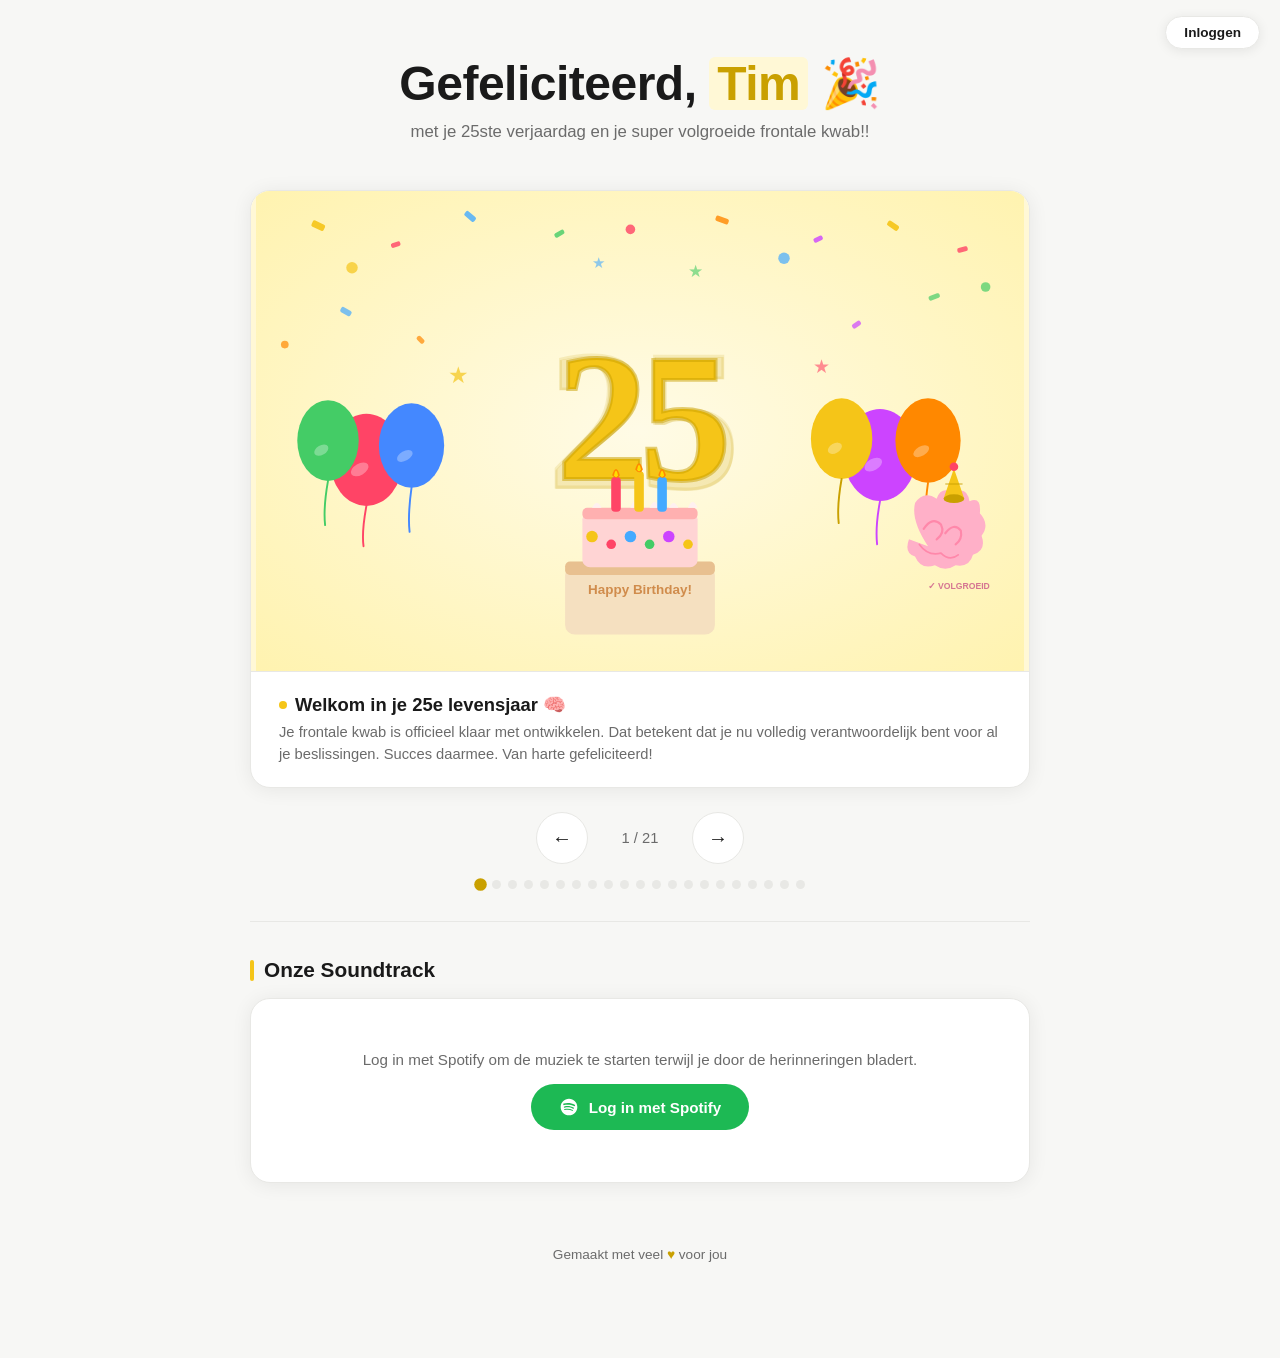
==== backlog.html @ 38af7fb8 "Add Backlog page with Firestore-backed ticket management - Status tabs: Alle / Backlog / In Sprint /" ====
<!DOCTYPE html>
<html lang="nl">
<head>
  <meta charset="UTF-8" />
  <meta name="viewport" content="width=device-width, initial-scale=1.0" />
  <title>Backlog – Onze Herinneringen</title>
  <link rel="stylesheet" href="styles/shared.css" />
  <link rel="stylesheet" href="styles/dashboard.css" />
  <link rel="stylesheet" href="styles/backlog.css" />
  <script src="https://www.gstatic.com/firebasejs/10.14.1/firebase-app-compat.js"></script>
  <script src="https://www.gstatic.com/firebasejs/10.14.1/firebase-firestore-compat.js"></script>
</head>
<body>

  <div class="topbar">
    <div class="topbar-left">
      <button class="back-btn" onclick="window.location.href='./dashboard.html'"><span class="back-btn-arrow">← </span>Terug</button>
      <span class="topbar-title">Backlog</span>
    </div>
    <div class="topbar-right">
      <div class="user-menu">
        <button class="user-badge" id="userBadge" onclick="toggleUserMenu()">👤 ...</button>
        <div class="user-dropdown" id="userDropdown">
          <button onclick="doLogout()">Uitloggen</button>
        </div>
      </div>
    </div>
  </div>

  <div class="page-content">
    <div class="page-header">
      <h1>Backlog</h1>
      <p>Jullie persoonlijke sprint planning — dingen die we nog willen doen.</p>
    </div>

    <div class="status-tabs" id="statusTabs">
      <button class="status-tab active" data-status="all">Alle</button>
      <button class="status-tab" data-status="backlog">📋 Backlog</button>
      <button class="status-tab" data-status="sprint">🏃 In Sprint</button>
      <button class="status-tab" data-status="done">✅ Gedaan</button>
    </div>

    <button class="add-btn" onclick="openAddModal()">+ Ticket toevoegen</button>

    <div class="items-list" id="itemsList">
      <div class="items-loading">Laden...</div>
    </div>
  </div>

  <!-- Add / Edit modal -->
  <div id="addModal">
    <div class="add-box">
      <button class="detail-close" onclick="closeAddModal()">✕</button>
      <h2 id="modalTitle">✨ Ticket toevoegen</h2>
      <div class="form-error" id="addError"></div>

      <div class="form-group">
        <label for="addEmoji">Emoji <span class="optional">(optioneel)</span></label>
        <input type="text" class="form-input emoji-input" id="addEmoji"
               placeholder="🎯" maxlength="4" />
      </div>

      <div class="form-group">
        <label for="addTitle">Titel *</label>
        <input type="text" class="form-input" id="addTitle"
               placeholder="bijv. Weekendje Parijs" maxlength="100" />
      </div>

      <div class="form-group">
        <label for="addDesc">Beschrijving <span class="optional">(optioneel)</span></label>
        <textarea class="form-input" id="addDesc" rows="3"
                  placeholder="Vertel er iets meer over..."></textarea>
      </div>

      <div class="form-group">
        <label>Status</label>
        <div class="status-picker" id="statusPicker">
          <button class="status-pick-btn active" data-val="backlog">📋 Backlog</button>
          <button class="status-pick-btn" data-val="sprint">🏃 In Sprint</button>
          <button class="status-pick-btn" data-val="done">✅ Gedaan</button>
        </div>
      </div>

      <div class="form-actions">
        <button class="btn-delete" id="deleteBtn" onclick="confirmDelete()" style="display:none">
          <span class="btn-delete-icon">🗑 </span>Verwijderen
        </button>
        <button class="btn-cancel" onclick="closeAddModal()">Annuleren</button>
        <button class="btn-submit" id="submitBtn" onclick="submitItem()">Opslaan ✓</button>
      </div>
    </div>
  </div>

  <div id="toast"></div>

  <script>
    // ── Session guard ──
    const session = JSON.parse(localStorage.getItem('app_session') || 'null');
    if (!session || Date.now() - session.loginAt > 30 * 24 * 60 * 60 * 1000) {
      window.location.replace('./index.html');
    } else {
      document.getElementById('userBadge').textContent = '👤 ' + session.name;
    }

    function doLogout() {
      localStorage.removeItem('app_session');
      window.location.href = './index.html';
    }
    function toggleUserMenu() {
      document.getElementById('userDropdown').classList.toggle('open');
    }
    document.addEventListener('click', e => {
      const menu  = document.getElementById('userDropdown');
      const badge = document.getElementById('userBadge');
      if (!badge.contains(e.target) && !menu.contains(e.target))
        menu.classList.remove('open');
    });

    // ── Firebase ──
    const firebaseConfig = {
      apiKey:            "AIzaSyDfLpYTRYxM3FAIiRoBUe21TZ7-vS0K1jg",
      authDomain:        "herinneringen-webapp.firebaseapp.com",
      projectId:         "herinneringen-webapp",
      storageBucket:     "herinneringen-webapp.firebasestorage.app",
      messagingSenderId: "331175860752",
      appId:             "1:331175860752:web:794ee8ae902e3a971e0895"
    };
    if (!firebase.apps.length) firebase.initializeApp(firebaseConfig);
    const db = firebase.firestore();

    // ── State ──
    let items       = [];
    let activeTab   = 'all';
    let editingId   = null;
    let selStatus   = 'backlog';

    const STATUS_LABEL = { backlog: '📋 Backlog', sprint: '🏃 In Sprint', done: '✅ Gedaan' };
    const STATUS_CLASS = { backlog: 'badge-backlog', sprint: 'badge-sprint', done: 'badge-done' };

    // ── Firestore ──
    async function loadItems() {
      try {
        const snap = await db.collection('backlog_items')
          .orderBy('createdAt', 'desc').get();
        items = snap.docs.map(d => ({ id: d.id, ...d.data() }));
        render();
      } catch(e) {
        document.getElementById('itemsList').innerHTML =
          `<div class="items-empty">Laden mislukt: ${e.message}</div>`;
      }
    }

    async function saveItem(data, id = null) {
      const ts = firebase.firestore.FieldValue.serverTimestamp();
      if (id) {
        await db.collection('backlog_items').doc(id).update({ ...data, updatedAt: ts });
      } else {
        await db.collection('backlog_items').add({
          ...data, createdBy: session.name, createdAt: ts, updatedAt: ts
        });
      }
    }

    // ── Tabs ──
    document.getElementById('statusTabs').addEventListener('click', e => {
      const btn = e.target.closest('.status-tab');
      if (!btn) return;
      document.querySelectorAll('.status-tab').forEach(b => b.classList.remove('active'));
      btn.classList.add('active');
      activeTab = btn.dataset.status;
      render();
    });

    // ── Status picker (modal) ──
    document.getElementById('statusPicker').addEventListener('click', e => {
      const btn = e.target.closest('.status-pick-btn');
      if (!btn) return;
      document.querySelectorAll('.status-pick-btn').forEach(b => b.classList.remove('active'));
      btn.classList.add('active');
      selStatus = btn.dataset.val;
    });

    // ── Render ──
    function escHtml(s) {
      return String(s ?? '')
        .replace(/&/g,'&amp;').replace(/</g,'&lt;')
        .replace(/>/g,'&gt;').replace(/"/g,'&quot;');
    }

    function render() {
      // Tab counts
      document.querySelectorAll('.status-tab').forEach(tab => {
        const s     = tab.dataset.status;
        const count = s === 'all' ? items.length : items.filter(i => i.status === s).length;
        const base  = tab.dataset.label || tab.textContent.replace(/\s*\(\d+\)\s*$/, '').trim();
        tab.dataset.label = base;
        tab.textContent   = count > 0 ? `${base} (${count})` : base;
        if (tab.classList.contains('active')) tab.textContent = tab.textContent; // keep active style
      });

      const filtered = activeTab === 'all'
        ? items
        : items.filter(i => i.status === activeTab);

      const list = document.getElementById('itemsList');

      if (filtered.length === 0) {
        const msgs = {
          all:     'Nog geen tickets. Voeg je eerste toe!',
          backlog: 'Geen tickets in de backlog.',
          sprint:  'Niets in sprint — tijd voor een refinement? 😄',
          done:    'Nog niets afgerond. Kom op! 🚀',
        };
        list.innerHTML = `<div class="items-empty">${msgs[activeTab] || 'Geen tickets.'}</div>`;
        return;
      }

      list.innerHTML = filtered.map(item => `
        <div class="item-card" onclick="openEditModal('${item.id}')">
          <div class="item-emoji">${escHtml(item.emoji || '🎯')}</div>
          <div class="item-body">
            <div class="item-title">${escHtml(item.title)}</div>
            ${item.description
              ? `<div class="item-desc">${escHtml(item.description)}</div>`
              : ''}
            <div class="item-meta">
              <span class="item-badge ${STATUS_CLASS[item.status] || ''}">
                ${STATUS_LABEL[item.status] || item.status}
              </span>
              <span class="item-by">${escHtml(item.createdBy || '')}</span>
            </div>
          </div>
          <div class="item-arrow">›</div>
        </div>
      `).join('');
    }

    // ── Modal ──
    function openAddModal(itemId = null) {
      editingId = itemId;
      const item = itemId ? items.find(i => i.id === itemId) : null;

      document.getElementById('modalTitle').textContent =
        item ? '✏️ Ticket bewerken' : '✨ Ticket toevoegen';
      document.getElementById('addEmoji').value = item?.emoji   || '';
      document.getElementById('addTitle').value = item?.title   || '';
      document.getElementById('addDesc').value  = item?.description || '';
      document.getElementById('addError').style.display = 'none';
      document.getElementById('deleteBtn').style.display = item ? '' : 'none';

      selStatus = item?.status || 'backlog';
      document.querySelectorAll('.status-pick-btn').forEach(b =>
        b.classList.toggle('active', b.dataset.val === selStatus)
      );

      document.getElementById('addModal').classList.add('open');
      document.body.style.overflow = 'hidden';
      setTimeout(() => document.getElementById('addTitle').focus(), 80);
    }

    function openEditModal(id) { openAddModal(id); }

    function closeAddModal() {
      document.getElementById('addModal').classList.remove('open');
      document.body.style.overflow = '';
    }

    document.getElementById('addModal').addEventListener('click', function(e) {
      if (e.target === this) closeAddModal();
    });

    document.addEventListener('keydown', e => {
      if (e.key === 'Escape' && document.getElementById('addModal').classList.contains('open'))
        closeAddModal();
    });

    async function submitItem() {
      const title = document.getElementById('addTitle').value.trim();
      const errEl = document.getElementById('addError');
      if (!title) {
        errEl.textContent = 'Vul een titel in.';
        errEl.style.display = 'block';
        return;
      }
      errEl.style.display = 'none';

      const btn = document.getElementById('submitBtn');
      btn.disabled    = true;
      btn.textContent = 'Opslaan... ⏳';

      const data = {
        emoji:       document.getElementById('addEmoji').value.trim() || null,
        title,
        description: document.getElementById('addDesc').value.trim() || null,
        status:      selStatus,
      };

      try {
        await saveItem(data, editingId);
        await loadItems();
        closeAddModal();
        showToast(editingId ? 'Ticket bijgewerkt! ✓' : 'Ticket toegevoegd! 🎉');
      } catch(e) {
        errEl.textContent = 'Opslaan mislukt: ' + e.message;
        errEl.style.display = 'block';
      }

      btn.disabled    = false;
      btn.textContent = 'Opslaan ✓';
    }

    async function confirmDelete() {
      if (!confirm('Weet je zeker dat je dit ticket wilt verwijderen?')) return;
      try {
        await db.collection('backlog_items').doc(editingId).delete();
        items = items.filter(i => i.id !== editingId);
        render();
        closeAddModal();
        showToast('Ticket verwijderd.');
      } catch(e) {
        showToast('Verwijderen mislukt: ' + e.message);
      }
    }

    // ── Toast ──
    function showToast(msg) {
      const t = document.getElementById('toast');
      t.textContent   = msg;
      t.style.opacity = '1';
      setTimeout(() => t.style.opacity = '0', 2800);
    }

    loadItems();
  </script>
</body>
</html>
---- styles/shared.css ----
/* ══════════════════════════════════════════════════════
   SHARED — CSS-variabelen, reset, body, Spotify-player
   Gedeeld door index.html en dashboard.html
   ══════════════════════════════════════════════════════ */

/* ── Design tokens ── */
:root {
  --primary:       #F5C518;
  --primary-light: #FFF8D6;
  --primary-dark:  #C9A000;
  --bg:            #F7F7F5;
  --surface:       #FFFFFF;
  --border:        #E8E8E5;
  --text:          #1A1A1A;
  --text-muted:    #6B6B6B;
}

/* ── Reset ── */
*, *::before, *::after { box-sizing: border-box; margin: 0; padding: 0; }

/* ── Base ── */
body {
  font-family: -apple-system, BlinkMacSystemFont, 'Segoe UI', Roboto, sans-serif;
  background: var(--bg);
  color: var(--text);
  min-height: 100vh;
}

/* ══════════════════════════════════
   MINI SPOTIFY PLAYER (beide pagina's)
   ══════════════════════════════════ */
#miniPlayer {
  position: fixed;
  bottom: 0; left: 0; right: 0;
  background: var(--surface);
  border-top: 1px solid var(--border);
  padding: 10px 24px;
  display: none;
  align-items: center;
  gap: 14px;
  z-index: 1000;
  box-shadow: 0 -4px 24px rgba(0,0,0,0.08);
}
#albumArt {
  width: 48px; height: 48px;
  border-radius: 8px;
  object-fit: cover;
  flex-shrink: 0;
  background: var(--primary-light);
}
#trackInfo { flex: 1; min-width: 0; }
#trackName {
  font-size: 0.9rem;
  font-weight: 600;
  white-space: nowrap;
  overflow: hidden;
  text-overflow: ellipsis;
}
#artistName {
  font-size: 0.78rem;
  color: var(--text-muted);
  white-space: nowrap;
  overflow: hidden;
  text-overflow: ellipsis;
  margin-top: 2px;
}
.player-controls {
  display: flex;
  align-items: center;
  gap: 4px;
  flex-shrink: 0;
}
.ctrl-btn {
  background: none;
  border: none;
  cursor: pointer;
  width: 38px; height: 38px;
  border-radius: 50%;
  display: flex; align-items: center; justify-content: center;
  font-size: 1rem;
  color: var(--text);
  transition: background 0.15s;
}
.ctrl-btn:hover { background: var(--primary-light); }
#playPauseBtn {
  background: var(--primary);
  width: 42px; height: 42px;
  font-size: 1.1rem;
}
#playPauseBtn:hover { background: var(--primary-dark); }
#progressWrap {
  position: absolute;
  top: 0; left: 0; right: 0;
  height: 3px;
  background: var(--border);
}
#progressBar {
  height: 100%;
  background: var(--primary);
  width: 0%;
  transition: width 1s linear;
  border-radius: 2px;
}
#playerStatus {
  display: none;
  text-align: center;
  padding: 8px 0;
  font-size: 0.85rem;
  color: var(--text-muted);
}
---- styles/dashboard.css ----
/* ══════════════════════════════════════════════════════
   DASHBOARD — timeline, modals, fan-kaarten, video
   ══════════════════════════════════════════════════════ */

/* ── Topbar ── */
.topbar {
  background: var(--surface);
  border-bottom: 1px solid var(--border);
  padding: 0 24px;
  height: 60px;
  display: flex;
  align-items: center;
  justify-content: space-between;
  position: sticky; top: 0;
  z-index: 100;
  box-shadow: 0 1px 8px rgba(0,0,0,0.05);
}
.topbar-left  { display: flex; align-items: center; gap: 14px; }
.topbar-right { display: flex; align-items: center; gap: 10px; }
.topbar-title { font-size: 1rem; font-weight: 700; }

.back-btn {
  background: none;
  border: 1.5px solid var(--border);
  border-radius: 50px;
  padding: 6px 14px;
  font-size: 0.85rem; font-weight: 600;
  cursor: pointer; color: var(--text);
  font-family: inherit;
  transition: background 0.15s;
}
.back-btn:hover { background: var(--primary-light); border-color: var(--primary); }

.user-menu { position: relative; }
.user-badge {
  background: var(--primary-light);
  border: 1.5px solid var(--primary);
  border-radius: 50px;
  padding: 6px 14px;
  font-size: 0.85rem; font-weight: 600;
  cursor: pointer; font-family: inherit;
  transition: background 0.15s;
}
.user-badge:hover { background: var(--primary); }
.user-dropdown {
  display: none;
  position: absolute;
  top: calc(100% + 8px); right: 0;
  background: var(--surface);
  border: 1.5px solid var(--border);
  border-radius: 12px;
  padding: 4px 0;
  min-width: 140px;
  box-shadow: 0 4px 20px rgba(0,0,0,0.12);
  z-index: 200;
}
.user-dropdown.open { display: block; }
.user-dropdown button {
  display: block; width: 100%;
  text-align: left; padding: 9px 16px;
  background: none; border: none;
  font-size: 0.88rem; cursor: pointer;
  color: #cc2222; font-family: inherit;
  transition: background 0.1s;
}
.user-dropdown button:hover { background: #fee; }

@media (max-width: 600px) {
  .back-btn-arrow { display: none; }
}

/* ── Pagina-inhoud ── */
.page-content { max-width: 1200px; margin: 0 auto; padding: 40px 24px 120px; }
.page-header  { margin-bottom: 32px; }
.page-header h1 {
  font-size: clamp(1.4rem, 4vw, 2rem);
  font-weight: 700;
}
.page-header h1 span {
  background: var(--primary-light); color: var(--primary-dark);
  padding: 0 8px; border-radius: 6px;
}
.page-header p { margin-top: 8px; color: var(--text-muted); font-size: 0.95rem; }

/* ── Toevoegen-knop ── */
.add-btn {
  display: inline-flex; align-items: center; gap: 8px;
  padding: 10px 22px;
  background: var(--primary);
  border: none; border-radius: 50px;
  font-size: 0.92rem; font-weight: 700;
  cursor: pointer; font-family: inherit;
  transition: background 0.15s, transform 0.1s;
  margin-bottom: 40px;
}
.add-btn:hover { background: var(--primary-dark); transform: scale(1.02); }

/* ══════════════════════════════════
   DESKTOP TIMELINE (horizontaal)
   ══════════════════════════════════ */
.timeline-nav {
  position: relative;
  overflow-x: clip;
}
.timeline-scroll { overflow: visible; }
.timeline-track {
  display: flex;
  align-items: stretch;
  position: relative;
  min-width: max-content;
  padding: 0 60px;
  transition: transform 0.38s cubic-bezier(0.4, 0, 0.2, 1);
  will-change: transform;
}

/* Horizontale lijn op dot-niveau */
.timeline-track::before {
  content: '';
  position: absolute;
  left: 0; right: 0;
  top: calc(var(--half-h, 230px) + 9px);
  height: 3px;
  background: var(--border);
  border-radius: 2px;
}

.timeline-arrow {
  position: fixed;
  top: 50%;
  transform: translateY(-50%);
  background: none; border: none;
  color: var(--primary);
  font-size: 2.2rem; line-height: 1;
  cursor: pointer;
  padding: 4px 8px;
  z-index: 200;
  transition: opacity 0.15s, transform 0.15s;
}
.timeline-arrow:hover    { opacity: 0.65; transform: translateY(-50%) scale(1.2); }
.timeline-arrow:disabled { opacity: 0.2; cursor: default; transform: translateY(-50%); }
.timeline-arrow.prev { left: 6px; }
.timeline-arrow.next { right: 6px; }

/* Elke herinnering is een verticale kolom */
.memory-item {
  display: flex;
  flex-direction: column;
  align-items: center;
  width: 210px;
  flex-shrink: 0;
  cursor: pointer;
}
.memory-item:hover .timeline-dot {
  transform: scale(1.3);
  box-shadow: 0 0 0 4px rgba(245,197,24,0.35);
}

:root { --half-h: 230px; }

.item-top {
  height: var(--half-h);
  width: 100%;
  display: flex; align-items: flex-end; justify-content: center;
  padding-bottom: 14px;
}
.item-dot-row {
  height: 18px;
  display: flex; align-items: center; justify-content: center;
  position: relative; z-index: 2; width: 100%;
}
.item-bottom {
  height: var(--half-h);
  width: 100%;
  display: flex; align-items: flex-start; justify-content: center;
  padding-top: 14px;
}

.timeline-dot {
  width: 18px; height: 18px;
  border-radius: 50%;
  background: var(--primary);
  border: 3px solid var(--surface);
  box-shadow: 0 0 0 2px var(--primary);
  flex-shrink: 0;
  transition: transform 0.2s, box-shadow 0.2s;
}

.memory-label      { text-align: center; padding: 0 8px; }
.memory-label-date { font-size: 0.74rem; color: var(--text-muted); margin-bottom: 3px; }
.memory-label-name { font-size: 0.9rem; font-weight: 700; color: var(--text); }
.memory-label-loc  { font-size: 0.74rem; color: var(--text-muted); margin-top: 2px; }

/* ── Fan-kaarten (waaier) ── */
.fan-wrap {
  position: relative;
  width: 190px; height: 210px;
}
.fan-card {
  position: absolute;
  bottom: 0; left: 50%;
  transform-origin: bottom center;
  width: 118px;
  border-radius: 8px;
  overflow: hidden;
  box-shadow: 0 5px 18px rgba(0,0,0,0.15);
  transition: transform 0.28s ease, box-shadow 0.2s;
  background: white;
}
/* Vaste hoogte zodat de waaier consistent is, ongeacht beeldformaat */
.fan-card img {
  width: 100%;
  height: 157px;
  object-fit: cover;
  display: block;
}
.fan-card:nth-child(1) { transform: translateX(-50%) rotate(-14deg); z-index: 1; }
.fan-card:nth-child(2) { transform: translateX(-50%) rotate(10deg);  z-index: 2; }
.fan-wrap:hover .fan-card:nth-child(1) { transform: translateX(-70%) rotate(-22deg); box-shadow: 0 8px 24px rgba(0,0,0,0.18); }
.fan-wrap:hover .fan-card:nth-child(2) { transform: translateX(-30%) rotate(18deg);  box-shadow: 0 8px 24px rgba(0,0,0,0.18); }

/* Waaier omgekeerd (kaarten hangen naar beneden) */
.fan-wrap.flipped .fan-card {
  bottom: auto; top: 0;
  transform-origin: top center;
}
.fan-wrap.flipped .fan-card:nth-child(1) { transform: translateX(-50%) rotate(14deg); }
.fan-wrap.flipped .fan-card:nth-child(2) { transform: translateX(-50%) rotate(-10deg); }
.fan-wrap.flipped:hover .fan-card:nth-child(1) { transform: translateX(-70%) rotate(22deg);  box-shadow: 0 8px 24px rgba(0,0,0,0.18); }
.fan-wrap.flipped:hover .fan-card:nth-child(2) { transform: translateX(-30%) rotate(-18deg); box-shadow: 0 8px 24px rgba(0,0,0,0.18); }

/* ── Toekomstige dots ── */
.timeline-future {
  display: flex; align-items: center;
  padding-left: 16px;
  height: calc(var(--half-h) * 2 + 18px);
}
.future-dots-inner { display: flex; gap: 10px; margin-top: calc(var(--half-h) + 9px - 5px); }
.future-dot { width: 10px; height: 10px; border-radius: 50%; background: #ccc; opacity: 0.55; }

/* ══════════════════════════════════
   MOBIELE TIMELINE (verticaal)
   ══════════════════════════════════ */
@media (max-width: 767px) {
  .timeline-arrow { display: none; }
  .timeline-nav   { overflow: visible; }
  .timeline-scroll { overflow: visible; }

  .timeline-track {
    flex-direction: column;
    min-width: auto;
    padding: 0;
  }
  .timeline-track::before {
    left: 9px; right: auto;
    top: 0; bottom: 0;
    width: 3px; height: auto;
  }

  .memory-item {
    flex-direction: row;
    align-items: flex-start;
    width: 100%; height: auto;
    padding: 0 0 32px 40px;
    position: relative;
  }
  .item-top, .item-bottom { display: none !important; }

  .item-dot-row {
    position: absolute;
    left: 0; top: 3px;
    width: 18px; height: 18px;
  }

  .item-mobile-content { display: block; }
  .mobile-label-name { font-size: 1rem; font-weight: 700; }
  .mobile-label-meta { font-size: 0.8rem; color: var(--text-muted); margin-top: 3px; }

  .mobile-fan {
    display: flex; gap: 10px;
    margin-top: 12px; flex-wrap: wrap;
  }
  /* Uniforme thumbnail-grootte zodat de rij strak is */
  .mobile-thumb {
    width: 90px; height: 90px;
    object-fit: cover;
    border-radius: 8px;
    box-shadow: 0 3px 10px rgba(0,0,0,0.12);
    cursor: pointer;
  }
  .timeline-future { display: none; }
}

/* ══════════════════════════════════
   DETAIL MODAL
   ══════════════════════════════════ */
#detailModal {
  display: none;
  position: fixed; inset: 0;
  z-index: 3000;
  background: rgba(0,0,0,0.5);
  align-items: center; justify-content: center;
  padding: 20px;
}
#detailModal.open { display: flex; }

.detail-box {
  background: var(--surface);
  border-radius: 20px;
  max-width: 820px; width: 100%;
  max-height: 92vh;
  overflow-y: auto;
  position: relative;
  box-shadow: 0 12px 48px rgba(0,0,0,0.22);
  animation: slideUp 0.3s ease;
  scrollbar-width: thin;
  scrollbar-color: var(--border) transparent;
}
.detail-box::-webkit-scrollbar { width: 6px; }
.detail-box::-webkit-scrollbar-track { background: transparent; margin: 20px 0; }
.detail-box::-webkit-scrollbar-thumb { background: var(--border); border-radius: 3px; }
.detail-box::-webkit-scrollbar-button { display: none !important; height: 0 !important; width: 0 !important; }

@keyframes slideUp {
  from { opacity: 0; transform: translateY(20px); }
  to   { opacity: 1; transform: translateY(0); }
}

.detail-close {
  position: absolute; top: 14px; right: 14px;
  background: var(--bg); border: none;
  border-radius: 50%; width: 34px; height: 34px;
  font-size: 1.2rem; cursor: pointer;
  display: flex; align-items: center; justify-content: center;
  color: var(--text-muted);
  transition: background 0.15s;
  z-index: 10;
}
.detail-close:hover { background: var(--border); }

.detail-meta { padding: 20px 24px 0; }
.detail-title { font-size: 1.5rem; font-weight: 700; line-height: 1.2; }
.detail-date-loc { display: flex; flex-wrap: wrap; gap: 12px; margin-top: 10px; }
.detail-chip {
  display: inline-flex; align-items: center; gap: 5px;
  background: var(--bg); border: 1px solid var(--border);
  border-radius: 50px; padding: 4px 12px;
  font-size: 0.82rem; color: var(--text-muted);
}
.detail-desc { padding: 14px 24px 0; font-size: 0.92rem; line-height: 1.6; color: var(--text-muted); }

/* ── Foto-viewer (groot, in modal) ── */
.detail-viewer {
  position: relative;
  margin: 20px 0 0;
  background: var(--surface);
  height: min(82vh, 900px);
  display: flex; align-items: center; justify-content: center;
  overflow: hidden;
}
#viewerImg {
  max-width: 92%; max-height: 92%;
  object-fit: contain;
  user-select: none;
  transition: opacity 0.18s ease;
  display: block;
  border-radius: 10px;
  box-shadow: 0 8px 32px rgba(0,0,0,0.16), 0 2px 8px rgba(0,0,0,0.10);
}
#viewerImg.fading { opacity: 0; }
#viewerVideo {
  display: none;
  max-width: 92%; max-height: 92%;
  width: 92%;
  border-radius: 8px;
  outline: none;
  background: #000;
  box-shadow: 0 8px 32px rgba(0,0,0,0.16), 0 2px 8px rgba(0,0,0,0.10);
}
.viewer-counter {
  position: absolute;
  bottom: 10px; right: 14px;
  background: rgba(0,0,0,0.45); color: rgba(255,255,255,0.85);
  font-size: 0.78rem; padding: 3px 9px; border-radius: 20px;
}
.viewer-arrow {
  position: absolute;
  top: 50%; transform: translateY(-50%);
  background: none; border: none;
  padding: 8px; font-size: 2rem; color: var(--primary);
  cursor: pointer; z-index: 2; line-height: 1;
  text-shadow: 0 1px 6px rgba(0,0,0,0.18);
  transition: opacity 0.15s, transform 0.15s;
}
.viewer-arrow:hover    { opacity: 0.75; transform: translateY(-50%) scale(1.12); }
.viewer-arrow:disabled { opacity: 0.15; cursor: default; transform: translateY(-50%) scale(1); }
.viewer-arrow.prev { left: 4px; }
.viewer-arrow.next { right: 4px; }

/* ── Thumbnail-strip (verborgen) ── */
.detail-thumbs-wrap { display: none; }
.detail-thumbs { display: flex; gap: 10px; width: max-content; }
.detail-thumb {
  position: relative;
  flex-shrink: 0;
  width: 88px; height: 66px;
  border-radius: 8px; overflow: hidden;
  cursor: pointer; opacity: 0.55;
  border: 2.5px solid transparent;
  transition: opacity 0.15s, border-color 0.15s;
  background: var(--primary-light);
}
.detail-thumb:hover  { opacity: 0.82; }
.detail-thumb.active { opacity: 1; border-color: var(--primary); }
.detail-thumb img { width: 100%; height: 100%; object-fit: cover; display: block; }

/* ── Geen foto's placeholder ── */
.no-photos-placeholder {
  display: flex; flex-direction: column; align-items: center; justify-content: center;
  gap: 14px; margin: 20px 24px 8px; padding: 36px 20px;
  border: 2px dashed var(--border); border-radius: 16px;
  color: var(--text-muted); background: var(--surface);
}
.no-photos-placeholder p { margin: 0; font-size: 0.88rem; text-align: center; line-height: 1.5; }
.no-photos-add-btn {
  display: flex; align-items: center; gap: 7px;
  background: none; border: 1.5px solid var(--border);
  border-radius: 50px; padding: 8px 18px;
  font-size: 0.85rem; font-weight: 600;
  cursor: pointer; color: var(--text-muted); font-family: inherit;
  transition: background 0.15s, border-color 0.15s, color 0.15s;
}
.no-photos-add-btn:hover { background: var(--primary-light); border-color: var(--primary); color: var(--text); }
.no-photos-add-btn svg { flex-shrink: 0; }

/* ── Alle media grid ── */
.detail-all-heading {
  padding: 4px 24px 10px;
  font-size: 0.8rem; font-weight: 600;
  text-transform: uppercase; letter-spacing: 0.5px;
  color: var(--text-muted);
}
.detail-all-grid {
  display: grid;
  grid-template-columns: repeat(5, 1fr);
  gap: 8px;
  padding: 0 24px 28px;
}
.detail-all-photo {
  position: relative;
  aspect-ratio: 1;
  border-radius: 8px; overflow: hidden;
  cursor: pointer;
  box-shadow: 0 2px 8px rgba(0,0,0,0.10);
  transition: transform 0.15s, box-shadow 0.15s;
  outline: 2.5px solid transparent;
  background: #f0f0f0;
  display: flex; align-items: center; justify-content: center;
}
.detail-all-photo:hover  { transform: scale(1.04); box-shadow: 0 4px 14px rgba(0,0,0,0.18); }
.detail-all-photo.active { outline-color: var(--primary); }
.detail-all-photo img { width: 100%; height: 100%; object-fit: cover; display: block; }

/* ── Detail-bewerken balk ── */
.detail-edit-btn {
  display: flex; justify-content: space-between; align-items: center;
  padding: 0 24px 24px;
}
.detail-created-by { font-size: 0.75rem; color: var(--text-muted); opacity: 0.6; font-style: italic; }
.detail-edit-btn button {
  background: none; border: 1.5px solid var(--border);
  border-radius: 50px; padding: 8px 18px;
  font-size: 0.85rem; font-weight: 600;
  cursor: pointer; color: var(--text-muted); font-family: inherit;
  transition: background 0.15s, border-color 0.15s;
}
.detail-edit-btn button:hover { background: var(--primary-light); border-color: var(--primary); color: var(--text); }

/* ── Mobiele detail modal ── */
@media (max-width: 767px) {
  #detailModal { padding: 0; align-items: flex-end; }
  .detail-box {
    border-radius: 20px 20px 0 0;
    max-height: 90vh; max-width: 100%; width: 100%;
    animation: slideUpMobile 0.3s ease;
  }
  .detail-meta  { padding-top: 36px; }
  .detail-close { top: 28px; }
  @keyframes slideUpMobile {
    from { transform: translateY(100%); }
    to   { transform: translateY(0); }
  }
  .detail-viewer { height: min(380px, 50vh); }
  .detail-all-grid { grid-template-columns: repeat(3, 1fr); }
}

/* ══════════════════════════════════
   HERINNERING TOEVOEGEN MODAL
   ══════════════════════════════════ */
#addModal {
  display: none;
  position: fixed; inset: 0;
  z-index: 3000;
  background: rgba(0,0,0,0.5);
  align-items: center; justify-content: center;
  padding: 20px;
}
#addModal.open { display: flex; }

.add-box {
  background: var(--surface);
  border-radius: 20px;
  max-width: 560px; width: 100%;
  max-height: 92vh; overflow-y: auto;
  position: relative;
  box-shadow: 0 12px 48px rgba(0,0,0,0.22);
  animation: slideUp 0.3s ease;
  scrollbar-width: thin;
  scrollbar-color: var(--border) transparent;
  padding: 28px 28px 32px;
}
.add-box::-webkit-scrollbar { width: 6px; }
.add-box::-webkit-scrollbar-track { background: transparent; margin: 20px 0; }
.add-box::-webkit-scrollbar-thumb { background: var(--border); border-radius: 3px; }
.add-box::-webkit-scrollbar-button { display: none !important; height: 0 !important; width: 0 !important; }
.add-box h2 { font-size: 1.3rem; font-weight: 700; margin-bottom: 22px; padding-right: 40px; }

/* ── Formulier ── */
.form-group { margin-bottom: 18px; }
.form-group label { display: block; font-size: 0.85rem; font-weight: 600; margin-bottom: 6px; color: var(--text); }
.form-group .optional { font-weight: 400; color: var(--text-muted); font-size: 0.8rem; }
.form-input {
  width: 100%; padding: 10px 14px;
  border: 1.5px solid var(--border); border-radius: 10px;
  font-size: 0.92rem; font-family: inherit;
  background: var(--bg); color: var(--text);
  transition: border-color 0.15s, box-shadow 0.15s;
  outline: none;
}
.form-input:focus { border-color: var(--primary); box-shadow: 0 0 0 3px rgba(245,197,24,0.2); background: var(--surface); }
textarea.form-input { resize: vertical; min-height: 80px; line-height: 1.5; }

.date-type-toggle { display: flex; border: 1.5px solid var(--border); border-radius: 10px; overflow: hidden; margin-bottom: 10px; }
.date-type-btn {
  flex: 1; padding: 8px 12px;
  background: var(--bg); border: none;
  font-family: inherit; font-size: 0.85rem; font-weight: 500;
  cursor: pointer; color: var(--text-muted);
  transition: background 0.15s, color 0.15s;
}
.date-type-btn.active { background: var(--primary); color: var(--text); font-weight: 700; }

.photo-upload-area {
  border: 2px dashed var(--border); border-radius: 10px;
  padding: 20px; text-align: center;
  cursor: pointer; color: var(--text-muted); font-size: 0.9rem;
  transition: border-color 0.15s, background 0.15s;
}
.photo-upload-area:hover { border-color: var(--primary); background: var(--primary-light); color: var(--text); }

.photo-previews { display: flex; flex-wrap: wrap; gap: 10px; margin-top: 12px; }
.preview-item {
  position: relative;
  width: 80px; height: 80px;
  border-radius: 8px; overflow: hidden;
  box-shadow: 0 2px 8px rgba(0,0,0,0.12);
  flex-shrink: 0;
}
.preview-item img { width: 100%; height: 100%; object-fit: cover; display: block; }
.preview-remove {
  position: absolute; top: 3px; right: 3px;
  background: rgba(0,0,0,0.55); color: white;
  border: none; border-radius: 50%;
  width: 20px; height: 20px; font-size: 0.7rem;
  cursor: pointer; display: flex; align-items: center; justify-content: center;
  transition: background 0.15s;
}
.preview-remove:hover { background: rgba(180,0,0,0.8); }

/* ── Formulier-knoppen ── */
.form-actions { display: flex; gap: 10px; margin-top: 24px; justify-content: flex-end; }
.btn-cancel {
  padding: 10px 20px; background: none; border: 1.5px solid var(--border);
  border-radius: 50px; font-family: inherit; font-size: 0.9rem;
  cursor: pointer; color: var(--text-muted); transition: background 0.15s;
}
.btn-cancel:hover { background: var(--bg); }
.btn-submit {
  padding: 10px 24px; background: var(--primary); border: none;
  border-radius: 50px; font-family: inherit; font-size: 0.9rem; font-weight: 700;
  cursor: pointer; transition: background 0.15s, transform 0.1s;
}
.btn-submit:hover { background: var(--primary-dark); transform: scale(1.02); }
.btn-submit:disabled { opacity: 0.38; cursor: not-allowed; transform: none !important; }
.btn-delete {
  padding: 10px 18px; background: none;
  border: 1.5px solid #cc2222; border-radius: 50px;
  font-family: inherit; font-size: 0.9rem;
  cursor: pointer; color: #cc2222;
  transition: background 0.15s; margin-right: auto;
}
.btn-delete:hover { background: #fee; }
.form-error {
  background: #fee; color: #cc2222;
  padding: 8px 14px; border-radius: 8px;
  font-size: 0.85rem; margin-bottom: 16px; display: none;
}

@media (max-width: 767px) {
  #addModal { padding: 0; align-items: flex-end; }
  .add-box { border-radius: 20px 20px 0 0; max-height: 90vh; max-width: 100%; }
  .btn-delete-icon { display: none; }
  .btn-delete { padding: 8px 12px; font-size: 0.82rem; }
  .btn-cancel  { padding: 8px 12px; font-size: 0.82rem; }
  .btn-submit  { padding: 8px 14px; font-size: 0.82rem; }
}

/* ══════════════════════════════════
   VIDEO-ICONEN (waaier, thumbnails, preview)
   ══════════════════════════════════ */
.fan-video-icon {
  position: absolute; top: 50%; left: 50%;
  transform: translate(-50%, -50%);
  background: rgba(0,0,0,0.55); color: #fff;
  border-radius: 50%; width: 32px; height: 32px;
  display: flex; align-items: center; justify-content: center;
  font-size: 0.9rem; pointer-events: none;
}
.thumb-video-wrap { position: relative; display: inline-block; min-width: 90px; min-height: 90px; background: var(--primary-light); border-radius: 8px; }
.thumb-video-wrap .thumb-video-icon,
.detail-all-photo .thumb-video-icon,
.detail-thumb .thumb-video-icon {
  position: absolute; top: 50%; left: 50%;
  transform: translate(-50%, -50%);
  background: rgba(0,0,0,0.55); color: #fff;
  border-radius: 50%;
  display: flex; align-items: center; justify-content: center;
  pointer-events: none;
}
.thumb-video-wrap .thumb-video-icon { width: 24px; height: 24px; font-size: 0.75rem; }
.detail-all-photo .thumb-video-icon { width: 28px; height: 28px; font-size: 0.8rem; }
.detail-thumb .thumb-video-icon     { width: 20px; height: 20px; font-size: 0.6rem; }

/* ══════════════════════════════════
   TOAST
   ══════════════════════════════════ */
#toast {
  position: fixed; bottom: 28px; left: 50%;
  transform: translateX(-50%);
  background: var(--text); color: white;
  padding: 12px 24px; border-radius: 50px;
  font-size: 0.9rem; font-weight: 600;
  box-shadow: 0 4px 20px rgba(0,0,0,0.2);
  opacity: 0; transition: opacity 0.3s;
  pointer-events: none; white-space: nowrap;
  z-index: 9999;
}
---- styles/backlog.css ----
/* ══════════════════════════════════════════════════════
   BACKLOG — status tabs, item cards, status badges
   ══════════════════════════════════════════════════════ */

/* ── Status tabs ── */
.status-tabs {
  display: flex;
  gap: 8px;
  margin-bottom: 20px;
  overflow-x: auto;
  padding-bottom: 2px;
  scrollbar-width: none;
}
.status-tabs::-webkit-scrollbar { display: none; }

.status-tab {
  flex-shrink: 0;
  padding: 8px 16px;
  border: 1.5px solid var(--border);
  border-radius: 50px;
  background: var(--surface);
  font-size: 0.88rem;
  font-weight: 600;
  cursor: pointer;
  color: var(--text-muted);
  font-family: inherit;
  transition: background 0.15s, border-color 0.15s, color 0.15s;
  white-space: nowrap;
}
.status-tab:hover  { background: var(--primary-light); border-color: var(--primary); color: var(--text); }
.status-tab.active { background: var(--primary); border-color: var(--primary); color: var(--text); }

/* ── Items list ── */
.items-list {
  display: flex;
  flex-direction: column;
  gap: 10px;
  margin-top: 4px;
  padding-bottom: 60px;
}

.items-loading,
.items-empty {
  text-align: center;
  color: var(--text-muted);
  font-size: 0.95rem;
  padding: 48px 24px;
}

/* ── Item card ── */
.item-card {
  display: flex;
  align-items: center;
  gap: 14px;
  background: var(--surface);
  border: 1px solid var(--border);
  border-radius: 16px;
  padding: 16px 18px;
  cursor: pointer;
  transition: box-shadow 0.15s, border-color 0.15s, transform 0.1s;
  box-shadow: 0 1px 6px rgba(0,0,0,0.05);
}
.item-card:hover {
  border-color: var(--primary);
  box-shadow: 0 4px 16px rgba(0,0,0,0.09);
  transform: translateY(-1px);
}
.item-card:active { transform: translateY(0); }

.item-emoji {
  font-size: 1.8rem;
  line-height: 1;
  flex-shrink: 0;
  width: 40px;
  text-align: center;
}

.item-body {
  flex: 1;
  min-width: 0;
}

.item-title {
  font-size: 1rem;
  font-weight: 600;
  line-height: 1.3;
}

.item-desc {
  font-size: 0.85rem;
  color: var(--text-muted);
  margin-top: 3px;
  line-height: 1.4;
  display: -webkit-box;
  -webkit-line-clamp: 2;
  -webkit-box-orient: vertical;
  overflow: hidden;
}

.item-meta {
  display: flex;
  align-items: center;
  gap: 8px;
  margin-top: 8px;
  flex-wrap: wrap;
}

.item-badge {
  display: inline-flex;
  align-items: center;
  padding: 3px 10px;
  border-radius: 50px;
  font-size: 0.78rem;
  font-weight: 600;
  border: 1.5px solid transparent;
}
.badge-backlog {
  background: var(--bg);
  border-color: var(--border);
  color: var(--text-muted);
}
.badge-sprint {
  background: var(--primary-light);
  border-color: var(--primary);
  color: var(--text);
}
.badge-done {
  background: #d1fae5;
  border-color: #6ee7b7;
  color: #065f46;
}

.item-by {
  font-size: 0.78rem;
  color: var(--text-muted);
}

.item-arrow {
  font-size: 1.3rem;
  color: var(--border);
  flex-shrink: 0;
  margin-left: 4px;
}

/* ── Status picker (modal) ── */
.status-picker {
  display: flex;
  gap: 8px;
  flex-wrap: wrap;
}
.status-pick-btn {
  flex: 1;
  min-width: 90px;
  padding: 10px 8px;
  border: 2px solid var(--border);
  border-radius: 12px;
  background: var(--bg);
  font-size: 0.85rem;
  font-weight: 600;
  cursor: pointer;
  font-family: inherit;
  color: var(--text);
  transition: border-color 0.15s, background 0.15s;
  text-align: center;
}
.status-pick-btn:hover  { border-color: var(--primary); background: var(--primary-light); }
.status-pick-btn.active { border-color: var(--primary-dark); background: var(--primary); }

/* ── Emoji input ── */
.emoji-input {
  font-size: 1.4rem !important;
  width: 72px !important;
  text-align: center;
  padding: 8px 10px !important;
}

@media (max-width: 600px) {
  .item-card { padding: 14px 14px; gap: 10px; }
  .item-emoji { font-size: 1.5rem; width: 32px; }
  .status-pick-btn { min-width: 70px; font-size: 0.78rem; }
}
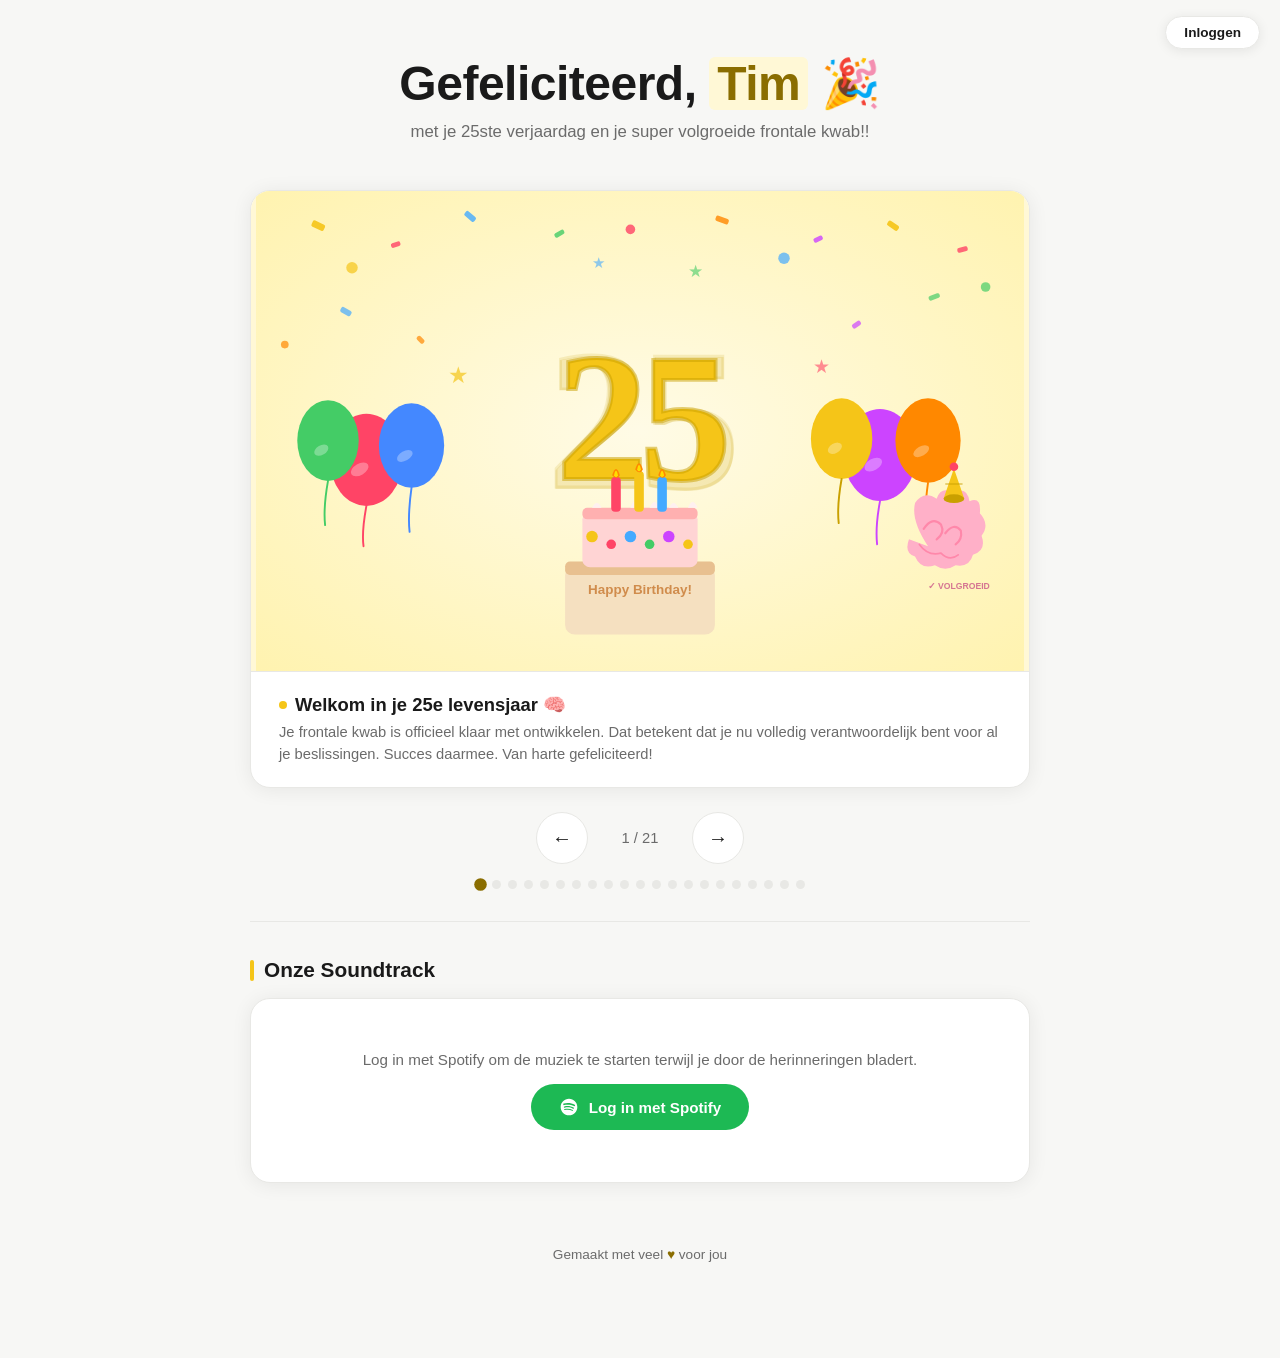
==== commit fd0a8dcc: "Donkere modus, waaier naast het tijdlijnpuntje, code plakken op mobiel De site had geen eigen donker" ====
--- a/backlog.html
+++ b/backlog.html
@@ -3,6 +3,7 @@
 <head>
   <meta charset="UTF-8" />
   <meta name="viewport" content="width=device-width, initial-scale=1.0" />
+  <meta name="color-scheme" content="light dark" />
   <title>Backlog – Onze Herinneringen</title>
   <link rel="stylesheet" href="styles/shared.css" />
   <link rel="stylesheet" href="styles/dashboard.css" />
@@ -14,14 +15,15 @@
 
   <div class="topbar">
     <div class="topbar-left">
-      <button class="back-btn" onclick="window.location.href='./dashboard.html'"><span class="back-btn-arrow">← </span>Terug</button>
+      <button class="back-btn" onclick="window.location.href='./index.html'"><span class="back-btn-arrow">← </span>Terug</button>
       <span class="topbar-title">Backlog</span>
     </div>
     <div class="topbar-right">
       <div class="user-menu">
         <button class="user-badge" id="userBadge" onclick="toggleUserMenu()">👤 ...</button>
         <div class="user-dropdown" id="userDropdown">
-          <button onclick="doLogout()">Uitloggen</button>
+          <button onclick="window.location.href='./dashboard.html'"><svg width="18" height="18" viewBox="0 0 18 18" fill="none" aria-hidden="true"><path d="M2 6.5A1.5 1.5 0 0 1 3.5 5h1.1L6 3h6l1.4 2h1.1A1.5 1.5 0 0 1 16 6.5v8A1.5 1.5 0 0 1 14.5 16h-11A1.5 1.5 0 0 1 2 14.5z" stroke="currentColor" stroke-width="1.4" stroke-linejoin="round"/><circle cx="9" cy="10" r="2.5" stroke="currentColor" stroke-width="1.4"/></svg> Onze herinneringen</button>
+          <button class="danger" onclick="doLogout()">Uitloggen</button>
         </div>
       </div>
     </div>
@@ -30,17 +32,10 @@
   <div class="page-content">
     <div class="page-header">
       <h1>Backlog</h1>
-      <p>Jullie persoonlijke sprint planning — dingen die we nog willen doen.</p>
-    </div>
-
-    <div class="status-tabs" id="statusTabs">
-      <button class="status-tab active" data-status="all">Alle</button>
-      <button class="status-tab" data-status="backlog">📋 Backlog</button>
-      <button class="status-tab" data-status="sprint">🏃 In Sprint</button>
-      <button class="status-tab" data-status="done">✅ Gedaan</button>
-    </div>
-
-    <button class="add-btn" onclick="openAddModal()">+ Ticket toevoegen</button>
+      <p>Dingen die we samen nog willen doen. ✨</p>
+    </div>
+
+    <button class="add-btn" onclick="openAddModal()">+ Wens toevoegen</button>
 
     <div class="items-list" id="itemsList">
       <div class="items-loading">Laden...</div>
@@ -50,18 +45,17 @@
   <!-- Add / Edit modal -->
   <div id="addModal">
     <div class="add-box">
-      <button class="detail-close" onclick="closeAddModal()">✕</button>
-      <h2 id="modalTitle">✨ Ticket toevoegen</h2>
+      <button class="detail-close" onclick="closeAddModal()" aria-label="Sluiten"><svg width="18" height="18" viewBox="0 0 18 18" fill="none" aria-hidden="true"><path d="M4 4l10 10M14 4L4 14" stroke="currentColor" stroke-width="2" stroke-linecap="round"/></svg></button>
+      <h2 id="modalTitle"><svg width="17" height="17" viewBox="0 0 24 24" fill="currentColor" class="sparkle-icon" aria-hidden="true"><path d="M12 2C12.5 6.5 17.5 11.5 22 12C17.5 12.5 12.5 17.5 12 22C11.5 17.5 6.5 12.5 2 12C6.5 11.5 11.5 6.5 12 2Z"/></svg> Wens toevoegen</h2>
       <div class="form-error" id="addError"></div>
 
       <div class="form-group">
-        <label for="addEmoji">Emoji <span class="optional">(optioneel)</span></label>
-        <input type="text" class="form-input emoji-input" id="addEmoji"
-               placeholder="🎯" maxlength="4" />
+        <label>Icoon <span class="optional">(optioneel)</span></label>
+        <div class="icon-picker" id="iconPicker"></div>
       </div>
 
       <div class="form-group">
-        <label for="addTitle">Titel *</label>
+        <label for="addTitle">Wens *</label>
         <input type="text" class="form-input" id="addTitle"
                placeholder="bijv. Weekendje Parijs" maxlength="100" />
       </div>
@@ -72,18 +66,9 @@
                   placeholder="Vertel er iets meer over..."></textarea>
       </div>
 
-      <div class="form-group">
-        <label>Status</label>
-        <div class="status-picker" id="statusPicker">
-          <button class="status-pick-btn active" data-val="backlog">📋 Backlog</button>
-          <button class="status-pick-btn" data-val="sprint">🏃 In Sprint</button>
-          <button class="status-pick-btn" data-val="done">✅ Gedaan</button>
-        </div>
-      </div>
-
       <div class="form-actions">
         <button class="btn-delete" id="deleteBtn" onclick="confirmDelete()" style="display:none">
-          <span class="btn-delete-icon">🗑 </span>Verwijderen
+          <span class="btn-delete-icon"><svg width="16" height="16" viewBox="0 0 16 16" fill="none" aria-hidden="true"><path d="M2 4h12M5.5 4V3a.5.5 0 0 1 .5-.5h4a.5.5 0 0 1 .5.5v1" stroke="currentColor" stroke-width="1.5" stroke-linecap="round" stroke-linejoin="round"/><path d="M4 4V13.5H12V4" stroke="currentColor" stroke-width="1.5" stroke-linecap="round" stroke-linejoin="round"/></svg></span>Verwijderen
         </button>
         <button class="btn-cancel" onclick="closeAddModal()">Annuleren</button>
         <button class="btn-submit" id="submitBtn" onclick="submitItem()">Opslaan ✓</button>
@@ -105,6 +90,47 @@
     function doLogout() {
       localStorage.removeItem('app_session');
       window.location.href = './index.html';
+    }
+
+    // ── Icons ──
+    const ICONS = {
+      star:     `<svg viewBox="0 0 24 24" fill="none"><path d="M12 2L15.09 8.26 22 9.27 17 14.14 18.18 21.02 12 17.77 5.82 21.02 7 14.14 2 9.27 8.91 8.26Z" stroke="currentColor" stroke-width="1.75" stroke-linecap="round" stroke-linejoin="round"/></svg>`,
+      travel:   `<svg viewBox="0 0 24 24" fill="none"><path d="M17.8 19.2 16 11l3.5-3.5C21 6 21.5 4 21 3c-1-.5-3 0-4.5 1.5L13 8 4.8 6.2c-.5-.1-.9.1-1.1.5l-.3.5c-.2.5-.1 1 .3 1.3L9 12l-2 3H4l-1 1 3 2 2 3 1-1v-3l3-2 3.5 5.3c.3.4.8.5 1.3.3l.5-.2c.4-.3.6-.7.5-1.2z" stroke="currentColor" stroke-width="1.75" stroke-linecap="round" stroke-linejoin="round"/></svg>`,
+      food:     `<svg viewBox="0 0 24 24" fill="none"><path d="M18 8h1a4 4 0 0 1 0 8h-1M2 8h16v9a4 4 0 0 1-4 4H6a4 4 0 0 1-4-4V8zM6 1v3M10 1v3M14 1v3" stroke="currentColor" stroke-width="1.75" stroke-linecap="round" stroke-linejoin="round"/></svg>`,
+      movie:    `<svg viewBox="0 0 24 24" fill="none"><rect x="2" y="2" width="20" height="20" rx="2.5" stroke="currentColor" stroke-width="1.75"/><path d="M17 12l-8.5 5V7z" stroke="currentColor" stroke-width="1.75" stroke-linejoin="round"/></svg>`,
+      music:    `<svg viewBox="0 0 24 24" fill="none"><path d="M9 18V5l12-2v13" stroke="currentColor" stroke-width="1.75" stroke-linecap="round" stroke-linejoin="round"/><circle cx="6" cy="18" r="3" stroke="currentColor" stroke-width="1.75"/><circle cx="18" cy="16" r="3" stroke="currentColor" stroke-width="1.75"/></svg>`,
+      heart:    `<svg viewBox="0 0 24 24" fill="none"><path d="M20.84 4.61a5.5 5.5 0 0 0-7.78 0L12 5.67l-1.06-1.06a5.5 5.5 0 0 0-7.78 7.78l1.06 1.06L12 21.23l7.78-7.78 1.06-1.06a5.5 5.5 0 0 0 0-7.78z" stroke="currentColor" stroke-width="1.75" stroke-linejoin="round"/></svg>`,
+      mountain: `<svg viewBox="0 0 24 24" fill="none"><path d="M3 21L11 4l8 17H3z" stroke="currentColor" stroke-width="1.75" stroke-linecap="round" stroke-linejoin="round"/><path d="M16 11l5 10" stroke="currentColor" stroke-width="1.75" stroke-linecap="round"/></svg>`,
+      home:     `<svg viewBox="0 0 24 24" fill="none"><path d="M3 9l9-7 9 7v11a2 2 0 0 1-2 2H5a2 2 0 0 1-2-2z" stroke="currentColor" stroke-width="1.75" stroke-linecap="round" stroke-linejoin="round"/><path d="M9 22V12h6v10" stroke="currentColor" stroke-width="1.75" stroke-linecap="round" stroke-linejoin="round"/></svg>`,
+      nature:   `<svg viewBox="0 0 24 24" fill="none"><path d="M17 8C8 10 5.9 16.17 3.82 19c1.63-3.55 4-7.12 7.89-10C8.06 7.11 10.5 4 17 8z" stroke="currentColor" stroke-width="1.75" stroke-linecap="round" stroke-linejoin="round"/><path d="M3.82 19C6 14 8 11 12 8" stroke="currentColor" stroke-width="1.75" stroke-linecap="round"/></svg>`,
+      sport:    `<svg viewBox="0 0 24 24" fill="none"><path d="M22 12h-4l-3 9L9 3l-3 9H2" stroke="currentColor" stroke-width="1.75" stroke-linecap="round" stroke-linejoin="round"/></svg>`,
+    };
+    const ICON_LABELS = {
+      star: 'Wens', travel: 'Reizen', food: 'Eten', movie: 'Film', music: 'Muziek',
+      heart: 'Liefde', mountain: 'Avontuur', home: 'Thuis', nature: 'Natuur', sport: 'Sport',
+    };
+
+    let selectedIcon = null;
+
+    function buildIconPicker() {
+      document.getElementById('iconPicker').innerHTML = Object.keys(ICONS).map(key =>
+        `<button type="button" class="icon-pick-btn" data-icon="${key}" onclick="selectIcon('${key}')">
+          ${ICONS[key]}<span class="icon-pick-label">${ICON_LABELS[key]}</span>
+        </button>`
+      ).join('');
+    }
+
+    function selectIcon(key) {
+      selectedIcon = selectedIcon === key ? null : key;
+      document.querySelectorAll('#iconPicker .icon-pick-btn').forEach(b => {
+        b.classList.toggle('selected', b.dataset.icon === selectedIcon);
+      });
+    }
+
+    function renderItemIcon(item) {
+      if (item.icon && ICONS[item.icon]) return ICONS[item.icon];
+      if (item.emoji) return escHtml(item.emoji);
+      return ICONS.star;
     }
     function toggleUserMenu() {
       document.getElementById('userDropdown').classList.toggle('open');
@@ -129,19 +155,14 @@
     const db = firebase.firestore();
 
     // ── State ──
-    let items       = [];
-    let activeTab   = 'all';
-    let editingId   = null;
-    let selStatus   = 'backlog';
-
-    const STATUS_LABEL = { backlog: '📋 Backlog', sprint: '🏃 In Sprint', done: '✅ Gedaan' };
-    const STATUS_CLASS = { backlog: 'badge-backlog', sprint: 'badge-sprint', done: 'badge-done' };
+    let items     = [];
+    let editingId = null;
 
     // ── Firestore ──
     async function loadItems() {
       try {
         const snap = await db.collection('backlog_items')
-          .orderBy('createdAt', 'desc').get();
+          .orderBy('createdAt', 'asc').get();
         items = snap.docs.map(d => ({ id: d.id, ...d.data() }));
         render();
       } catch(e) {
@@ -150,35 +171,16 @@
       }
     }
 
-    async function saveItem(data, id = null) {
-      const ts = firebase.firestore.FieldValue.serverTimestamp();
-      if (id) {
-        await db.collection('backlog_items').doc(id).update({ ...data, updatedAt: ts });
-      } else {
-        await db.collection('backlog_items').add({
-          ...data, createdBy: session.name, createdAt: ts, updatedAt: ts
-        });
-      }
-    }
-
-    // ── Tabs ──
-    document.getElementById('statusTabs').addEventListener('click', e => {
-      const btn = e.target.closest('.status-tab');
-      if (!btn) return;
-      document.querySelectorAll('.status-tab').forEach(b => b.classList.remove('active'));
-      btn.classList.add('active');
-      activeTab = btn.dataset.status;
+    async function toggleDone(id, current, event) {
+      event.stopPropagation();
+      await db.collection('backlog_items').doc(id).update({
+        done: !current,
+        updatedAt: firebase.firestore.FieldValue.serverTimestamp()
+      });
+      const item = items.find(i => i.id === id);
+      if (item) item.done = !current;
       render();
-    });
-
-    // ── Status picker (modal) ──
-    document.getElementById('statusPicker').addEventListener('click', e => {
-      const btn = e.target.closest('.status-pick-btn');
-      if (!btn) return;
-      document.querySelectorAll('.status-pick-btn').forEach(b => b.classList.remove('active'));
-      btn.classList.add('active');
-      selStatus = btn.dataset.val;
-    });
+    }
 
     // ── Render ──
     function escHtml(s) {
@@ -188,51 +190,40 @@
     }
 
     function render() {
-      // Tab counts
-      document.querySelectorAll('.status-tab').forEach(tab => {
-        const s     = tab.dataset.status;
-        const count = s === 'all' ? items.length : items.filter(i => i.status === s).length;
-        const base  = tab.dataset.label || tab.textContent.replace(/\s*\(\d+\)\s*$/, '').trim();
-        tab.dataset.label = base;
-        tab.textContent   = count > 0 ? `${base} (${count})` : base;
-        if (tab.classList.contains('active')) tab.textContent = tab.textContent; // keep active style
-      });
-
-      const filtered = activeTab === 'all'
-        ? items
-        : items.filter(i => i.status === activeTab);
-
+      const todo = items.filter(i => !i.done);
+      const done = items.filter(i =>  i.done);
       const list = document.getElementById('itemsList');
 
-      if (filtered.length === 0) {
-        const msgs = {
-          all:     'Nog geen tickets. Voeg je eerste toe!',
-          backlog: 'Geen tickets in de backlog.',
-          sprint:  'Niets in sprint — tijd voor een refinement? 😄',
-          done:    'Nog niets afgerond. Kom op! 🚀',
-        };
-        list.innerHTML = `<div class="items-empty">${msgs[activeTab] || 'Geen tickets.'}</div>`;
+      if (items.length === 0) {
+        list.innerHTML = `<div class="items-empty">Nog geen wensen — voeg de eerste toe! 🌟</div>`;
         return;
       }
 
-      list.innerHTML = filtered.map(item => `
-        <div class="item-card" onclick="openEditModal('${item.id}')">
-          <div class="item-emoji">${escHtml(item.emoji || '🎯')}</div>
+      const renderCard = item => `
+        <div class="item-card ${item.done ? 'item-done' : ''}" onclick="openEditModal('${item.id}')">
+          <button class="item-check ${item.done ? 'checked' : ''}"
+                  onclick="toggleDone('${item.id}', ${!!item.done}, event)"
+                  title="${item.done ? 'Markeer als nog te doen' : 'Markeer als gedaan'}">
+            ${item.done ? '✓' : ''}
+          </button>
+          <div class="item-emoji">${renderItemIcon(item)}</div>
           <div class="item-body">
             <div class="item-title">${escHtml(item.title)}</div>
-            ${item.description
-              ? `<div class="item-desc">${escHtml(item.description)}</div>`
-              : ''}
-            <div class="item-meta">
-              <span class="item-badge ${STATUS_CLASS[item.status] || ''}">
-                ${STATUS_LABEL[item.status] || item.status}
-              </span>
-              <span class="item-by">${escHtml(item.createdBy || '')}</span>
-            </div>
+            ${item.description ? `<div class="item-desc">${escHtml(item.description)}</div>` : ''}
+            <div class="item-by">${escHtml(item.createdBy || '')}</div>
           </div>
           <div class="item-arrow">›</div>
         </div>
-      `).join('');
+      `;
+
+      let html = todo.map(renderCard).join('');
+
+      if (done.length > 0) {
+        html += `<div class="done-divider">✅ Gedaan (${done.length})</div>`;
+        html += done.map(renderCard).join('');
+      }
+
+      list.innerHTML = html;
     }
 
     // ── Modal ──
@@ -240,18 +231,17 @@
       editingId = itemId;
       const item = itemId ? items.find(i => i.id === itemId) : null;
 
-      document.getElementById('modalTitle').textContent =
-        item ? '✏️ Ticket bewerken' : '✨ Ticket toevoegen';
-      document.getElementById('addEmoji').value = item?.emoji   || '';
-      document.getElementById('addTitle').value = item?.title   || '';
+      document.getElementById('modalTitle').innerHTML = item
+        ? `<svg width="15" height="15" viewBox="0 0 15 15" fill="none" aria-hidden="true"><path d="M10.6 2a1.77 1.77 0 1 1 2.5 2.5L4.7 12.8 1.3 13.8l.9-3.4Z" stroke="currentColor" stroke-width="1.4" stroke-linecap="round" stroke-linejoin="round"/></svg> Wens bewerken`
+        : `<svg width="17" height="17" viewBox="0 0 24 24" fill="currentColor" class="sparkle-icon" aria-hidden="true"><path d="M12 2C12.5 6.5 17.5 11.5 22 12C17.5 12.5 12.5 17.5 12 22C11.5 17.5 6.5 12.5 2 12C6.5 11.5 11.5 6.5 12 2Z"/></svg> Wens toevoegen`;
+      selectedIcon = item?.icon || null;
+      document.querySelectorAll('#iconPicker .icon-pick-btn').forEach(b => {
+        b.classList.toggle('selected', b.dataset.icon === selectedIcon);
+      });
+      document.getElementById('addTitle').value = item?.title       || '';
       document.getElementById('addDesc').value  = item?.description || '';
-      document.getElementById('addError').style.display = 'none';
+      document.getElementById('addError').style.display  = 'none';
       document.getElementById('deleteBtn').style.display = item ? '' : 'none';
-
-      selStatus = item?.status || 'backlog';
-      document.querySelectorAll('.status-pick-btn').forEach(b =>
-        b.classList.toggle('active', b.dataset.val === selStatus)
-      );
 
       document.getElementById('addModal').classList.add('open');
       document.body.style.overflow = 'hidden';
@@ -268,7 +258,6 @@
     document.getElementById('addModal').addEventListener('click', function(e) {
       if (e.target === this) closeAddModal();
     });
-
     document.addEventListener('keydown', e => {
       if (e.key === 'Escape' && document.getElementById('addModal').classList.contains('open'))
         closeAddModal();
@@ -278,7 +267,7 @@
       const title = document.getElementById('addTitle').value.trim();
       const errEl = document.getElementById('addError');
       if (!title) {
-        errEl.textContent = 'Vul een titel in.';
+        errEl.textContent = 'Vul een wens in.';
         errEl.style.display = 'block';
         return;
       }
@@ -288,18 +277,28 @@
       btn.disabled    = true;
       btn.textContent = 'Opslaan... ⏳';
 
+      const ts   = firebase.firestore.FieldValue.serverTimestamp();
       const data = {
-        emoji:       document.getElementById('addEmoji').value.trim() || null,
+        icon:        selectedIcon || null,
         title,
         description: document.getElementById('addDesc').value.trim() || null,
-        status:      selStatus,
+        updatedAt:   ts,
       };
 
       try {
-        await saveItem(data, editingId);
-        await loadItems();
+        if (editingId) {
+          await db.collection('backlog_items').doc(editingId).update(data);
+          const idx = items.findIndex(i => i.id === editingId);
+          if (idx !== -1) items[idx] = { ...items[idx], ...data };
+        } else {
+          const ref = await db.collection('backlog_items').add({
+            ...data, done: false, createdBy: session.name, createdAt: ts
+          });
+          items.push({ id: ref.id, ...data, done: false, createdBy: session.name });
+        }
+        render();
         closeAddModal();
-        showToast(editingId ? 'Ticket bijgewerkt! ✓' : 'Ticket toegevoegd! 🎉');
+        showToast(editingId ? 'Wens bijgewerkt! ✓' : 'Wens toegevoegd! 🌟');
       } catch(e) {
         errEl.textContent = 'Opslaan mislukt: ' + e.message;
         errEl.style.display = 'block';
@@ -310,13 +309,13 @@
     }
 
     async function confirmDelete() {
-      if (!confirm('Weet je zeker dat je dit ticket wilt verwijderen?')) return;
+      if (!confirm('Weet je zeker dat je deze wens wilt verwijderen?')) return;
       try {
         await db.collection('backlog_items').doc(editingId).delete();
         items = items.filter(i => i.id !== editingId);
         render();
         closeAddModal();
-        showToast('Ticket verwijderd.');
+        showToast('Wens verwijderd.');
       } catch(e) {
         showToast('Verwijderen mislukt: ' + e.message);
       }
@@ -330,6 +329,7 @@
       setTimeout(() => t.style.opacity = '0', 2800);
     }
 
+    buildIconPicker();
     loadItems();
   </script>
 </body>
--- a/styles/shared.css
+++ b/styles/shared.css
@@ -3,20 +3,77 @@
    Gedeeld door index.html en dashboard.html
    ══════════════════════════════════════════════════════ */
 
-/* ── Design tokens ── */
+/* ── Design tokens ──
+   De site volgt de licht/donker-voorkeur van het toestel. `color-scheme`
+   vertelt de browser dat we donker zelf regelen; zonder die regel gaat hij
+   de pagina op eigen houtje verduisteren en wordt het geel modderbruin.
+
+   Rollen van het geel:
+   --primary      vlakken (knoppen, dots) met --on-primary als tekst erop
+   --primary-light zacht vlak achter gewone tekst
+   --primary-dark  hover-variant van een geel vlak
+   --accent-text   geel als tékst of icoon op de achtergrond
+
+   In donkere modus gaat het geel juist omhoog in helderheid: donkergeel op
+   zwart haalt de 4.5:1 van WCAG AA niet, lichtgeel wel. Tekst óp het geel
+   blijft in beide modi bijna-zwart, want geel is en blijft een lichte kleur. */
 :root {
-  --primary:       #F5C518;
+  color-scheme: light dark;
+
+  --primary:       #F5C518;   /* met --on-primary: 11:1 */
   --primary-light: #FFF8D6;
   --primary-dark:  #C9A000;
+  --accent-text:   #8A6D00;   /* op --surface: 4.9:1 */
+  --on-primary:    #1A1A1A;
   --bg:            #F7F7F5;
   --surface:       #FFFFFF;
   --border:        #E8E8E5;
   --text:          #1A1A1A;
   --text-muted:    #6B6B6B;
+  --danger:        #CC2222;
+  --danger-bg:     #FEECEC;
+  --placeholder:   #F0F0F0;   /* vlak achter een foto die nog laadt */
+}
+
+@media (prefers-color-scheme: dark) {
+  :root {
+    --primary:       #FFD84D;   /* op --bg: 13:1, met --on-primary erop: 12:1 */
+    --primary-light: #38300F;
+    --primary-dark:  #FFE27A;   /* hover wordt lichter in plaats van donkerder */
+    --accent-text:   #FFE27A;   /* op --bg: 15:1 */
+    --on-primary:    #1A1A1A;
+    --bg:            #121211;
+    --surface:       #1D1D1B;
+    --border:        #34342F;
+    --text:          #F2F2EF;
+    --text-muted:    #A9A9A2;   /* op --surface: 7:1 */
+    --danger:        #FF8A80;   /* op --bg: 8:1 */
+    --danger-bg:     #3A1A1A;
+    --placeholder:   #2A2A27;
+  }
 }
 
 /* ── Reset ── */
 *, *::before, *::after { box-sizing: border-box; margin: 0; padding: 0; }
+
+/* Knoppen erven de tekstkleur niet vanzelf: zonder deze regel maakt de
+   browser ze in donkere modus wit, ook op een geel vlak. */
+button { color: var(--text); }
+
+/* ── SVG icon globals ── */
+button svg { flex-shrink: 0; }
+
+@keyframes sparkleGlow {
+  0%,  100% { transform: rotate(0deg)   scale(1);    }
+  30%        { transform: rotate(22deg)  scale(1.1);  }
+  65%        { transform: rotate(-12deg) scale(1.04); }
+}
+.sparkle-icon {
+  display: inline-block;
+  vertical-align: middle;
+  color: var(--accent-text);
+  animation: sparkleGlow 4s ease-in-out infinite;
+}
 
 /* ── Base ── */
 body {
@@ -84,6 +141,7 @@
 .ctrl-btn:hover { background: var(--primary-light); }
 #playPauseBtn {
   background: var(--primary);
+  color: var(--on-primary);
   width: 42px; height: 42px;
   font-size: 1.1rem;
 }
--- a/styles/dashboard.css
+++ b/styles/dashboard.css
@@ -41,7 +41,7 @@
   cursor: pointer; font-family: inherit;
   transition: background 0.15s;
 }
-.user-badge:hover { background: var(--primary); }
+.user-badge:hover { background: var(--primary); color: var(--on-primary); }
 .user-dropdown {
   display: none;
   position: absolute;
@@ -50,20 +50,25 @@
   border: 1.5px solid var(--border);
   border-radius: 12px;
   padding: 4px 0;
-  min-width: 140px;
+  min-width: 190px;
   box-shadow: 0 4px 20px rgba(0,0,0,0.12);
   z-index: 200;
 }
 .user-dropdown.open { display: block; }
 .user-dropdown button {
-  display: block; width: 100%;
+  display: flex; align-items: center; gap: 10px;
+  width: 100%;
   text-align: left; padding: 9px 16px;
   background: none; border: none;
   font-size: 0.88rem; cursor: pointer;
-  color: #cc2222; font-family: inherit;
+  color: var(--text); font-family: inherit;
+  white-space: nowrap;
   transition: background 0.1s;
 }
-.user-dropdown button:hover { background: #fee; }
+.user-dropdown button svg { flex-shrink: 0; }
+.user-dropdown button:hover { background: var(--primary-light); }
+.user-dropdown button.danger { color: var(--danger); }
+.user-dropdown button.danger:hover { background: var(--danger-bg); }
 
 @media (max-width: 600px) {
   .back-btn-arrow { display: none; }
@@ -77,7 +82,7 @@
   font-weight: 700;
 }
 .page-header h1 span {
-  background: var(--primary-light); color: var(--primary-dark);
+  background: var(--primary-light); color: var(--accent-text);
   padding: 0 8px; border-radius: 6px;
 }
 .page-header p { margin-top: 8px; color: var(--text-muted); font-size: 0.95rem; }
@@ -86,7 +91,7 @@
 .add-btn {
   display: inline-flex; align-items: center; gap: 8px;
   padding: 10px 22px;
-  background: var(--primary);
+  background: var(--primary); color: var(--on-primary);
   border: none; border-radius: 50px;
   font-size: 0.92rem; font-weight: 700;
   cursor: pointer; font-family: inherit;
@@ -129,7 +134,7 @@
   top: 50%;
   transform: translateY(-50%);
   background: none; border: none;
-  color: var(--primary);
+  color: var(--accent-text);
   font-size: 2.2rem; line-height: 1;
   cursor: pointer;
   padding: 4px 8px;
@@ -204,7 +209,10 @@
   overflow: hidden;
   box-shadow: 0 5px 18px rgba(0,0,0,0.15);
   transition: transform 0.28s ease, box-shadow 0.2s;
-  background: white;
+  background: var(--surface);
+  /* Basis voor kaart 3 en verder: recht achter de waaier, niet ernaast */
+  transform: translateX(-50%);
+  z-index: 0;
 }
 /* Vaste hoogte zodat de waaier consistent is, ongeacht beeldformaat */
 .fan-card img {
@@ -235,7 +243,7 @@
   height: calc(var(--half-h) * 2 + 18px);
 }
 .future-dots-inner { display: flex; gap: 10px; margin-top: calc(var(--half-h) + 9px - 5px); }
-.future-dot { width: 10px; height: 10px; border-radius: 50%; background: #ccc; opacity: 0.55; }
+.future-dot { width: 10px; height: 10px; border-radius: 50%; background: var(--text-muted); opacity: 0.55; }
 
 /* ══════════════════════════════════
    MOBIELE TIMELINE (verticaal)
@@ -256,37 +264,59 @@
     width: 3px; height: auto;
   }
 
+  /* Het puntje hoort naast de titel te staan, met de foto's erboven. Daarom is
+     een herinnering op mobiel een raster: rij 1 de waaier, rij 2 het puntje
+     én de titel, rij 3 de datum. `display: contents` laat de blokjes uit
+     .item-mobile-content in datzelfde raster meedoen, zodat het puntje
+     vanzelf met de titel meezakt — ook als er geen foto's zijn, want dan
+     blijft de bovenste rij leeg en dus 0 hoog. */
   .memory-item {
-    flex-direction: row;
-    align-items: flex-start;
+    display: grid;
+    grid-template-columns: 40px 1fr;
+    align-items: start;
     width: 100%; height: auto;
-    padding: 0 0 32px 40px;
+    padding: 0 0 32px;
     position: relative;
   }
   .item-top, .item-bottom { display: none !important; }
+  .item-mobile-content    { display: contents; }
 
   .item-dot-row {
-    position: absolute;
-    left: 0; top: 3px;
-    width: 18px; height: 18px;
-  }
-
-  .item-mobile-content { display: block; }
-  .mobile-label-name { font-size: 1rem; font-weight: 700; }
-  .mobile-label-meta { font-size: 0.8rem; color: var(--text-muted); margin-top: 3px; }
-
-  .mobile-fan {
-    display: flex; gap: 10px;
-    margin-top: 12px; flex-wrap: wrap;
-  }
-  /* Uniforme thumbnail-grootte zodat de rij strak is */
-  .mobile-thumb {
-    width: 90px; height: 90px;
-    object-fit: cover;
-    border-radius: 8px;
-    box-shadow: 0 3px 10px rgba(0,0,0,0.12);
-    cursor: pointer;
-  }
+    grid-column: 1; grid-row: 2;
+    position: static; width: auto; height: auto;
+    align-items: flex-start; justify-content: flex-start;
+    padding-top: 1px;
+  }
+
+  .mobile-label-name { grid-column: 2; grid-row: 2; font-size: 1rem; font-weight: 700; }
+  .mobile-label-meta { grid-column: 2; grid-row: 3; font-size: 0.8rem; color: var(--text-muted); margin-top: 3px; }
+
+  /* ── Waaier op mobiel: dezelfde kaartenstapel als op de laptop ──
+     De kaarten staan onderin de wrap; een lagere wrap dan op de laptop haalt
+     de loze ruimte erboven weg, zodat de foto's netjes op de titel aansluiten. */
+  .item-mobile-content .fan-wrap {
+    grid-column: 2; grid-row: 1;
+    width: 170px; height: 156px;
+    margin: 0 0 10px;
+  }
+  .item-mobile-content .fan-card         { width: 106px; }
+  .item-mobile-content .fan-card img     { height: 141px; }
+
+  /* Er is geen hover op mobiel; .in-view wordt tijdens het scrollen gezet
+     op de herinnering die door het midden van het scherm beweegt. */
+  .memory-item.in-view .timeline-dot {
+    transform: scale(1.3);
+    box-shadow: 0 0 0 4px rgba(245,197,24,0.35);
+  }
+  .memory-item.in-view .fan-card:nth-child(1) {
+    transform: translateX(-70%) rotate(-22deg);
+    box-shadow: 0 8px 24px rgba(0,0,0,0.18);
+  }
+  .memory-item.in-view .fan-card:nth-child(2) {
+    transform: translateX(-30%) rotate(18deg);
+    box-shadow: 0 8px 24px rgba(0,0,0,0.18);
+  }
+
   .timeline-future { display: none; }
 }
 
@@ -336,6 +366,12 @@
   z-index: 10;
 }
 .detail-close:hover { background: var(--border); }
+.detail-close svg { transition: transform 0.3s cubic-bezier(0.34, 1.56, 0.64, 1); }
+.detail-close:hover svg { transform: rotate(90deg); }
+
+#addModalTitle {
+  display: flex; align-items: center; gap: 8px;
+}
 
 .detail-meta { padding: 20px 24px 0; }
 .detail-title { font-size: 1.5rem; font-weight: 700; line-height: 1.2; }
@@ -453,7 +489,7 @@
   box-shadow: 0 2px 8px rgba(0,0,0,0.10);
   transition: transform 0.15s, box-shadow 0.15s;
   outline: 2.5px solid transparent;
-  background: #f0f0f0;
+  background: var(--placeholder);
   display: flex; align-items: center; justify-content: center;
 }
 .detail-all-photo:hover  { transform: scale(1.04); box-shadow: 0 4px 14px rgba(0,0,0,0.18); }
@@ -467,6 +503,7 @@
 }
 .detail-created-by { font-size: 0.75rem; color: var(--text-muted); opacity: 0.6; font-style: italic; }
 .detail-edit-btn button {
+  display: inline-flex; align-items: center; gap: 6px;
   background: none; border: 1.5px solid var(--border);
   border-radius: 50px; padding: 8px 18px;
   font-size: 0.85rem; font-weight: 600;
@@ -474,6 +511,8 @@
   transition: background 0.15s, border-color 0.15s;
 }
 .detail-edit-btn button:hover { background: var(--primary-light); border-color: var(--primary); color: var(--text); }
+.detail-edit-btn button svg { transition: transform 0.3s cubic-bezier(0.34, 1.56, 0.64, 1); }
+.detail-edit-btn button:hover svg { transform: rotate(-15deg) scale(1.15); }
 
 /* ── Mobiele detail modal ── */
 @media (max-width: 767px) {
@@ -547,7 +586,7 @@
   cursor: pointer; color: var(--text-muted);
   transition: background 0.15s, color 0.15s;
 }
-.date-type-btn.active { background: var(--primary); color: var(--text); font-weight: 700; }
+.date-type-btn.active { background: var(--primary); color: var(--on-primary); font-weight: 700; }
 
 .photo-upload-area {
   border: 2px dashed var(--border); border-radius: 10px;
@@ -585,22 +624,25 @@
 }
 .btn-cancel:hover { background: var(--bg); }
 .btn-submit {
-  padding: 10px 24px; background: var(--primary); border: none;
+  padding: 10px 24px; background: var(--primary); color: var(--on-primary); border: none;
   border-radius: 50px; font-family: inherit; font-size: 0.9rem; font-weight: 700;
   cursor: pointer; transition: background 0.15s, transform 0.1s;
 }
 .btn-submit:hover { background: var(--primary-dark); transform: scale(1.02); }
 .btn-submit:disabled { opacity: 0.38; cursor: not-allowed; transform: none !important; }
 .btn-delete {
+  display: flex; align-items: center; gap: 7px;
   padding: 10px 18px; background: none;
-  border: 1.5px solid #cc2222; border-radius: 50px;
+  border: 1.5px solid var(--danger); border-radius: 50px;
   font-family: inherit; font-size: 0.9rem;
-  cursor: pointer; color: #cc2222;
+  cursor: pointer; color: var(--danger);
   transition: background 0.15s; margin-right: auto;
 }
-.btn-delete:hover { background: #fee; }
+.btn-delete:hover { background: var(--danger-bg); }
+.btn-delete svg { flex-shrink: 0; transition: transform 0.2s ease; }
+.btn-delete:hover svg { transform: translateY(-2px); }
 .form-error {
-  background: #fee; color: #cc2222;
+  background: var(--danger-bg); color: var(--danger);
   padding: 8px 14px; border-radius: 8px;
   font-size: 0.85rem; margin-bottom: 16px; display: none;
 }
@@ -608,7 +650,7 @@
 @media (max-width: 767px) {
   #addModal { padding: 0; align-items: flex-end; }
   .add-box { border-radius: 20px 20px 0 0; max-height: 90vh; max-width: 100%; }
-  .btn-delete-icon { display: none; }
+  .btn-delete-icon { display: flex; align-items: center; }
   .btn-delete { padding: 8px 12px; font-size: 0.82rem; }
   .btn-cancel  { padding: 8px 12px; font-size: 0.82rem; }
   .btn-submit  { padding: 8px 14px; font-size: 0.82rem; }
@@ -625,8 +667,6 @@
   display: flex; align-items: center; justify-content: center;
   font-size: 0.9rem; pointer-events: none;
 }
-.thumb-video-wrap { position: relative; display: inline-block; min-width: 90px; min-height: 90px; background: var(--primary-light); border-radius: 8px; }
-.thumb-video-wrap .thumb-video-icon,
 .detail-all-photo .thumb-video-icon,
 .detail-thumb .thumb-video-icon {
   position: absolute; top: 50%; left: 50%;
@@ -636,7 +676,6 @@
   display: flex; align-items: center; justify-content: center;
   pointer-events: none;
 }
-.thumb-video-wrap .thumb-video-icon { width: 24px; height: 24px; font-size: 0.75rem; }
 .detail-all-photo .thumb-video-icon { width: 28px; height: 28px; font-size: 0.8rem; }
 .detail-thumb .thumb-video-icon     { width: 20px; height: 20px; font-size: 0.6rem; }
 
@@ -646,7 +685,7 @@
 #toast {
   position: fixed; bottom: 28px; left: 50%;
   transform: translateX(-50%);
-  background: var(--text); color: white;
+  background: var(--text); color: var(--bg);
   padding: 12px 24px; border-radius: 50px;
   font-size: 0.9rem; font-weight: 600;
   box-shadow: 0 4px 20px rgba(0,0,0,0.2);
--- a/styles/backlog.css
+++ b/styles/backlog.css
@@ -1,34 +1,6 @@
 /* ══════════════════════════════════════════════════════
-   BACKLOG — status tabs, item cards, status badges
+   BACKLOG — wensenlijst
    ══════════════════════════════════════════════════════ */
-
-/* ── Status tabs ── */
-.status-tabs {
-  display: flex;
-  gap: 8px;
-  margin-bottom: 20px;
-  overflow-x: auto;
-  padding-bottom: 2px;
-  scrollbar-width: none;
-}
-.status-tabs::-webkit-scrollbar { display: none; }
-
-.status-tab {
-  flex-shrink: 0;
-  padding: 8px 16px;
-  border: 1.5px solid var(--border);
-  border-radius: 50px;
-  background: var(--surface);
-  font-size: 0.88rem;
-  font-weight: 600;
-  cursor: pointer;
-  color: var(--text-muted);
-  font-family: inherit;
-  transition: background 0.15s, border-color 0.15s, color 0.15s;
-  white-space: nowrap;
-}
-.status-tab:hover  { background: var(--primary-light); border-color: var(--primary); color: var(--text); }
-.status-tab.active { background: var(--primary); border-color: var(--primary); color: var(--text); }
 
 /* ── Items list ── */
 .items-list {
@@ -51,11 +23,11 @@
 .item-card {
   display: flex;
   align-items: center;
-  gap: 14px;
+  gap: 12px;
   background: var(--surface);
   border: 1px solid var(--border);
   border-radius: 16px;
-  padding: 16px 18px;
+  padding: 14px 16px;
   cursor: pointer;
   transition: box-shadow 0.15s, border-color 0.15s, transform 0.1s;
   box-shadow: 0 1px 6px rgba(0,0,0,0.05);
@@ -67,14 +39,48 @@
 }
 .item-card:active { transform: translateY(0); }
 
+.item-card.item-done {
+  opacity: 0.55;
+}
+.item-card.item-done .item-title {
+  text-decoration: line-through;
+  color: var(--text-muted);
+}
+
+/* ── Check button ── */
+.item-check {
+  flex-shrink: 0;
+  width: 26px; height: 26px;
+  border-radius: 50%;
+  border: 2px solid var(--border);
+  background: var(--bg);
+  cursor: pointer;
+  font-size: 0.75rem;
+  font-weight: 700;
+  color: transparent;
+  display: flex; align-items: center; justify-content: center;
+  transition: background 0.15s, border-color 0.15s, color 0.15s;
+}
+.item-check:hover {
+  border-color: var(--primary-dark);
+  background: var(--primary-light);
+}
+.item-check.checked {
+  background: #10b981;
+  border-color: #10b981;
+  color: #fff;
+}
+
+/* ── Emoji ── */
 .item-emoji {
-  font-size: 1.8rem;
+  font-size: 1.7rem;
   line-height: 1;
   flex-shrink: 0;
-  width: 40px;
+  width: 36px;
   text-align: center;
 }
 
+/* ── Body ── */
 .item-body {
   flex: 1;
   min-width: 0;
@@ -97,85 +103,108 @@
   overflow: hidden;
 }
 
-.item-meta {
-  display: flex;
-  align-items: center;
-  gap: 8px;
-  margin-top: 8px;
-  flex-wrap: wrap;
-}
-
-.item-badge {
-  display: inline-flex;
-  align-items: center;
-  padding: 3px 10px;
-  border-radius: 50px;
-  font-size: 0.78rem;
-  font-weight: 600;
-  border: 1.5px solid transparent;
-}
-.badge-backlog {
-  background: var(--bg);
-  border-color: var(--border);
-  color: var(--text-muted);
-}
-.badge-sprint {
-  background: var(--primary-light);
-  border-color: var(--primary);
-  color: var(--text);
-}
-.badge-done {
-  background: #d1fae5;
-  border-color: #6ee7b7;
-  color: #065f46;
-}
-
 .item-by {
-  font-size: 0.78rem;
-  color: var(--text-muted);
+  font-size: 0.76rem;
+  color: var(--text-muted);
+  margin-top: 4px;
 }
 
 .item-arrow {
   font-size: 1.3rem;
   color: var(--border);
   flex-shrink: 0;
-  margin-left: 4px;
-}
-
-/* ── Status picker (modal) ── */
-.status-picker {
+}
+
+/* ── Done divider ── */
+.done-divider {
+  font-size: 0.82rem;
+  font-weight: 700;
+  color: var(--text-muted);
+  text-transform: uppercase;
+  letter-spacing: 0.5px;
+  padding: 16px 4px 4px;
+}
+
+/* ── Modal title ── */
+#modalTitle {
+  display: flex; align-items: center; gap: 8px;
+}
+
+/* ── Close button rotation ── */
+.detail-close svg { transition: transform 0.3s cubic-bezier(0.34, 1.56, 0.64, 1); }
+.detail-close:hover svg { transform: rotate(90deg); }
+
+/* ── Icon picker ── */
+.icon-picker {
+  display: grid;
+  grid-template-columns: repeat(5, 1fr);
+  gap: 8px;
+}
+
+.icon-pick-btn {
   display: flex;
-  gap: 8px;
-  flex-wrap: wrap;
-}
-.status-pick-btn {
-  flex: 1;
-  min-width: 90px;
-  padding: 10px 8px;
+  flex-direction: column;
+  align-items: center;
+  justify-content: center;
+  gap: 5px;
+  padding: 10px 6px;
   border: 2px solid var(--border);
   border-radius: 12px;
   background: var(--bg);
-  font-size: 0.85rem;
-  font-weight: 600;
   cursor: pointer;
+  transition: border-color 0.15s, background 0.15s, color 0.15s;
+  color: var(--text-muted);
   font-family: inherit;
+}
+
+.icon-pick-btn:hover {
+  border-color: var(--primary);
+  background: var(--primary-light);
   color: var(--text);
-  transition: border-color 0.15s, background 0.15s;
+}
+
+.icon-pick-btn.selected {
+  border-color: var(--primary-dark);
+  background: var(--primary-light);
+  color: var(--accent-text);
+}
+
+.icon-pick-btn svg {
+  width: 24px;
+  height: 24px;
+}
+
+.icon-pick-label {
+  font-size: 0.62rem;
+  line-height: 1;
   text-align: center;
 }
-.status-pick-btn:hover  { border-color: var(--primary); background: var(--primary-light); }
-.status-pick-btn.active { border-color: var(--primary-dark); background: var(--primary); }
-
-/* ── Emoji input ── */
-.emoji-input {
-  font-size: 1.4rem !important;
-  width: 72px !important;
-  text-align: center;
-  padding: 8px 10px !important;
+
+/* SVG icons in wish-list cards */
+.item-emoji svg {
+  width: 28px;
+  height: 28px;
+  display: block;
+  margin: 0 auto;
+}
+
+/* ── Icon picker animations ── */
+.icon-pick-btn svg {
+  transition: transform 0.3s cubic-bezier(0.34, 1.56, 0.64, 1);
+}
+.icon-pick-btn:hover svg {
+  transform: scale(1.25) rotate(8deg);
+}
+@keyframes iconBounce {
+  0%   { transform: scale(0.75) rotate(-8deg); }
+  55%  { transform: scale(1.35) rotate(6deg);  }
+  100% { transform: scale(1)    rotate(0deg);  }
+}
+.icon-pick-btn.selected svg {
+  animation: iconBounce 0.4s cubic-bezier(0.34, 1.56, 0.64, 1) both;
 }
 
 @media (max-width: 600px) {
-  .item-card { padding: 14px 14px; gap: 10px; }
-  .item-emoji { font-size: 1.5rem; width: 32px; }
-  .status-pick-btn { min-width: 70px; font-size: 0.78rem; }
-}
+  .item-card  { padding: 12px 12px; gap: 10px; }
+  .item-emoji { font-size: 1.4rem; width: 28px; }
+}
